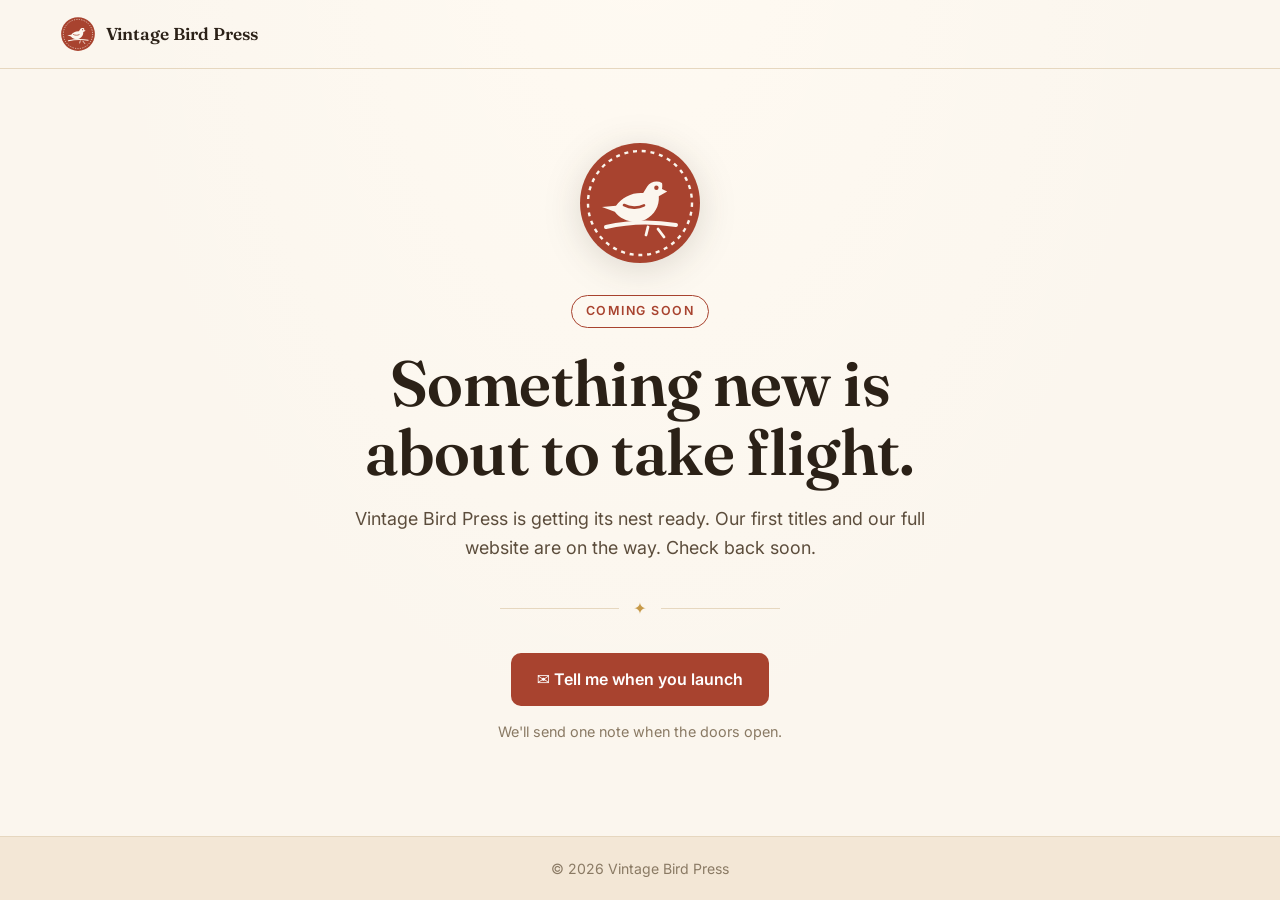
==== index.html @ 4ce75112 "Coming soon page" ====
<!DOCTYPE html>
<html lang="en">
<head>
<meta charset="UTF-8" />
<meta name="viewport" content="width=device-width, initial-scale=1.0" />
<title>Vintage Bird Press — Coming Soon</title>
<meta name="description" content="Vintage Bird Press is a new book publisher. Our website is coming soon." />
<meta property="og:type" content="website" />
<meta property="og:site_name" content="Vintage Bird Press" />
<meta property="og:title" content="Vintage Bird Press — Coming Soon" />
<meta property="og:description" content="Vintage Bird Press is a new book publisher. Our website is coming soon." />
<link rel="icon" type="image/svg+xml" href="assets/images/mark.svg" />
<link rel="preconnect" href="https://fonts.googleapis.com">
<link rel="preconnect" href="https://fonts.gstatic.com" crossorigin>
<link href="https://fonts.googleapis.com/css2?family=Fraunces:wght@500;600;700&family=Inter:wght@400;500;600;700&display=swap" rel="stylesheet">
<link rel="stylesheet" href="assets/css/style.css" />
</head>
<body>
<a class="skip-link" href="#main">Skip to content</a>

<header class="site-header">
  <div class="brand">
    <img src="assets/images/mark.svg" alt="" />
    Vintage Bird Press
  </div>
</header>

<main id="main">
  <section class="coming">
    <img class="stamp" src="assets/images/mark.svg" alt="Vintage Bird Press logo: a songbird on a branch" />
    <span class="badge">Coming Soon</span>
    <h1>Something new is about to take flight.</h1>
    <p class="lead">
      Vintage Bird Press is getting its nest ready. Our first titles and our full
      website are on the way. Check back soon.
    </p>
    <div class="rule" aria-hidden="true">✦</div>
    <!-- CONTACT EMAIL: change the address after "mailto:" below -->
    <a class="btn" href="mailto:support@baldwinterneypress.com?subject=Vintage%20Bird%20Press%20%E2%80%94%20Let%20me%20know%20when%20you%20launch">✉️ Tell me when you launch</a>
    <p class="note">We'll send one note when the doors open.</p>
  </section>
</main>

<footer class="site-footer">
  <p>© <span id="year">2026</span> Vintage Bird Press</p>
</footer>

<script>document.getElementById('year').textContent = new Date().getFullYear();</script>
</body>
</html>
---- assets/css/style.css ----
/* ============================================================
   Vintage Bird Press — coming-soon styles
   Palette and fonts carried over from Baldwin Terney Press:
   warm paper, literary ink, terracotta accent. Edit the
   variables below to re-theme the whole page.
   ============================================================ */
:root {
  --bg: #fbf6ee;
  --bg-alt: #f3e7d6;
  --border: #e6d7bf;
  --text: #2b2117;
  --text-muted: #5c4d3c;
  --text-faint: #8a7a64;
  --accent: #a8432f;
  --accent-strong: #8a3423;
  --gold: #c79a49;
  --font-heading: 'Fraunces', Georgia, 'Times New Roman', serif;
  --font-body: 'Inter', 'Segoe UI', system-ui, sans-serif;
  --radius: 14px;
}
* { box-sizing: border-box; }
html, body { height: 100%; }
body {
  margin: 0;
  min-height: 100vh;
  display: flex;
  flex-direction: column;
  background:
    radial-gradient(ellipse at 50% -10%, #fffaf2 0%, transparent 60%),
    var(--bg);
  color: var(--text);
  font-family: var(--font-body);
  line-height: 1.65;
  -webkit-font-smoothing: antialiased;
}
a { color: var(--accent); text-decoration: none; }
a:hover { color: var(--accent-strong); }

.skip-link { position: absolute; left: -999px; top: 0; background: var(--accent); color: #fff; padding: 10px 16px; font-weight: 600; }
.skip-link:focus { left: 0; }

.site-header {
  border-bottom: 1px solid var(--border);
  padding: 16px 24px;
}
.brand {
  max-width: 1160px; margin: 0 auto;
  display: flex; align-items: center; gap: 10px;
  font-family: var(--font-heading); font-weight: 600; font-size: 1.08rem; color: var(--text);
}
.brand img { width: 36px; height: 36px; }

main {
  flex: 1;
  display: grid;
  place-items: center;
  padding: 56px 20px 64px;
}
.coming {
  max-width: 640px;
  text-align: center;
}
.stamp {
  display: block;
  width: 128px; height: 128px;
  margin: 0 auto 28px;
  filter: drop-shadow(0 6px 18px rgba(43, 33, 23, 0.15));
}
.badge {
  margin-top: 0;
  display: inline-block;
  font-size: 0.78rem; font-weight: 600; letter-spacing: 0.12em; text-transform: uppercase;
  color: var(--accent);
  border: 1px solid var(--accent);
  border-radius: 999px;
  padding: 5px 14px;
  margin-bottom: 20px;
}
h1 {
  font-family: var(--font-heading);
  font-weight: 600;
  font-size: clamp(2.4rem, 7vw, 4rem);
  line-height: 1.08;
  letter-spacing: -0.01em;
  margin: 0 0 18px;
}
.lead { font-size: 1.12rem; color: var(--text-muted); margin: 0 auto 32px; max-width: 52ch; }
.rule {
  display: flex; align-items: center; gap: 14px; justify-content: center;
  color: var(--gold); margin: 0 auto 32px; max-width: 280px;
}
.rule::before, .rule::after { content: ""; flex: 1; height: 1px; background: var(--border); }

.btn {
  display: inline-block;
  background: var(--accent); color: #fff;
  font-weight: 600; font-size: 1rem;
  padding: 13px 26px; border-radius: 10px;
  transition: background .15s ease, transform .15s ease;
}
.btn:hover { background: var(--accent-strong); color: #fff; transform: translateY(-1px); }
.btn:focus-visible { outline: 3px solid var(--gold); outline-offset: 3px; }
.note { font-size: 0.9rem; color: var(--text-faint); margin-top: 14px; }

.site-footer {
  border-top: 1px solid var(--border);
  background: var(--bg-alt);
  padding: 20px 24px;
  text-align: center;
  font-size: 0.88rem;
  color: var(--text-faint);
}
.site-footer p { margin: 0; }

@media (prefers-reduced-motion: reduce) { .btn { transition: none; } }
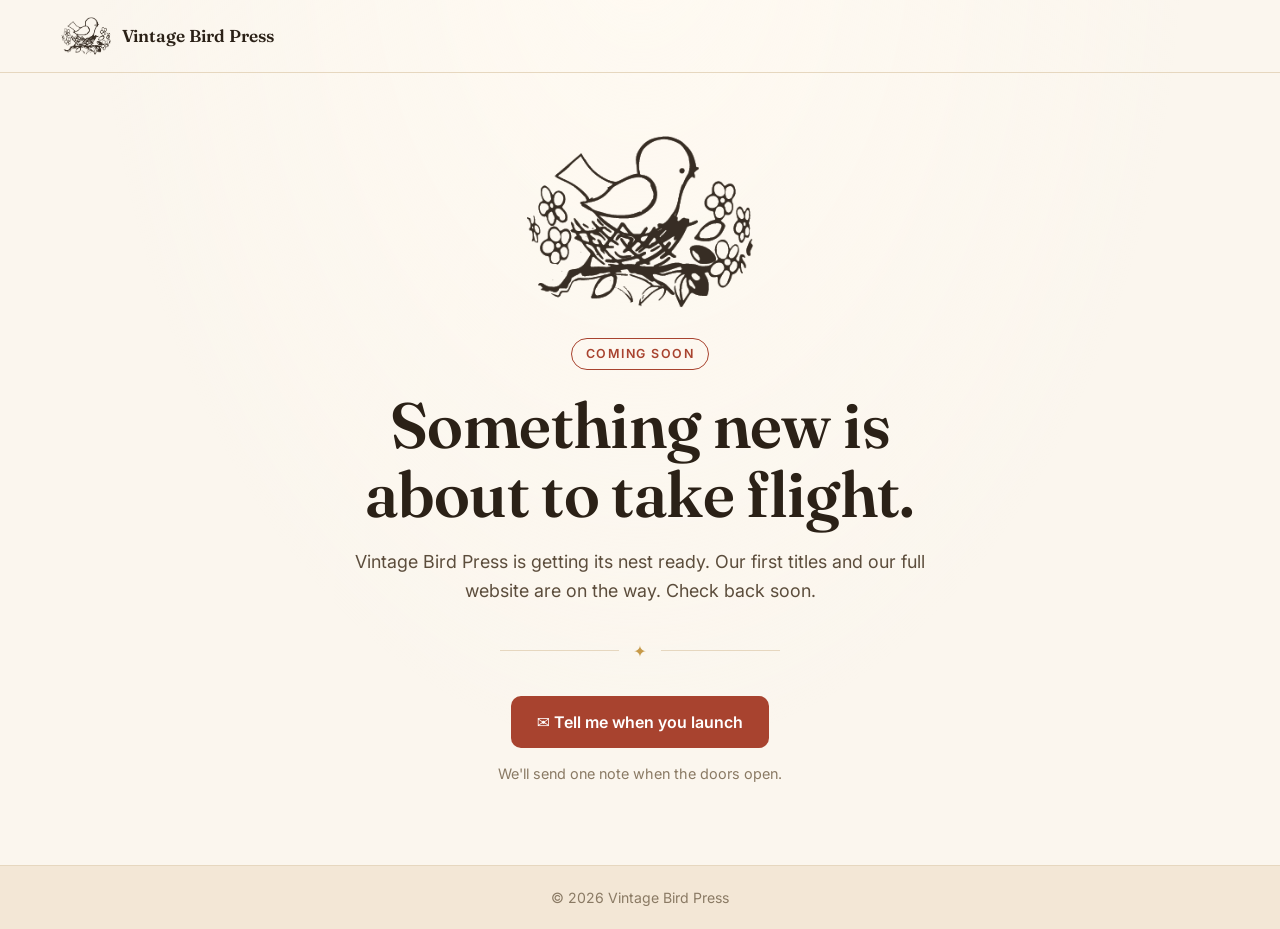
==== commit 9a42cef0: "New bird-in-nest logo" ====
--- a/index.html
+++ b/index.html
@@ -9,7 +9,8 @@
 <meta property="og:site_name" content="Vintage Bird Press" />
 <meta property="og:title" content="Vintage Bird Press — Coming Soon" />
 <meta property="og:description" content="Vintage Bird Press is a new book publisher. Our website is coming soon." />
-<link rel="icon" type="image/svg+xml" href="assets/images/mark.svg" />
+<link rel="icon" type="image/png" href="assets/images/favicon.png" />
+<link rel="apple-touch-icon" href="assets/images/apple-touch-icon.png" />
 <link rel="preconnect" href="https://fonts.googleapis.com">
 <link rel="preconnect" href="https://fonts.gstatic.com" crossorigin>
 <link href="https://fonts.googleapis.com/css2?family=Fraunces:wght@500;600;700&family=Inter:wght@400;500;600;700&display=swap" rel="stylesheet">
@@ -20,14 +21,14 @@
 
 <header class="site-header">
   <div class="brand">
-    <img src="assets/images/mark.svg" alt="" />
+    <img src="assets/images/logo.png" alt="" />
     Vintage Bird Press
   </div>
 </header>
 
 <main id="main">
   <section class="coming">
-    <img class="stamp" src="assets/images/mark.svg" alt="Vintage Bird Press logo: a songbird on a branch" />
+    <img class="stamp" src="assets/images/logo.png" alt="Vintage Bird Press logo: a little bird sitting in its nest among flowers" width="278" height="214" />
     <span class="badge">Coming Soon</span>
     <h1>Something new is about to take flight.</h1>
     <p class="lead">
--- a/assets/css/style.css
+++ b/assets/css/style.css
@@ -48,7 +48,7 @@
   display: flex; align-items: center; gap: 10px;
   font-family: var(--font-heading); font-weight: 600; font-size: 1.08rem; color: var(--text);
 }
-.brand img { width: 36px; height: 36px; }
+.brand img { height: 40px; width: auto; }
 
 main {
   flex: 1;
@@ -62,9 +62,8 @@
 }
 .stamp {
   display: block;
-  width: 128px; height: 128px;
-  margin: 0 auto 28px;
-  filter: drop-shadow(0 6px 18px rgba(43, 33, 23, 0.15));
+  width: 240px; max-width: 70%; height: auto;
+  margin: 0 auto 24px;
 }
 .badge {
   margin-top: 0;
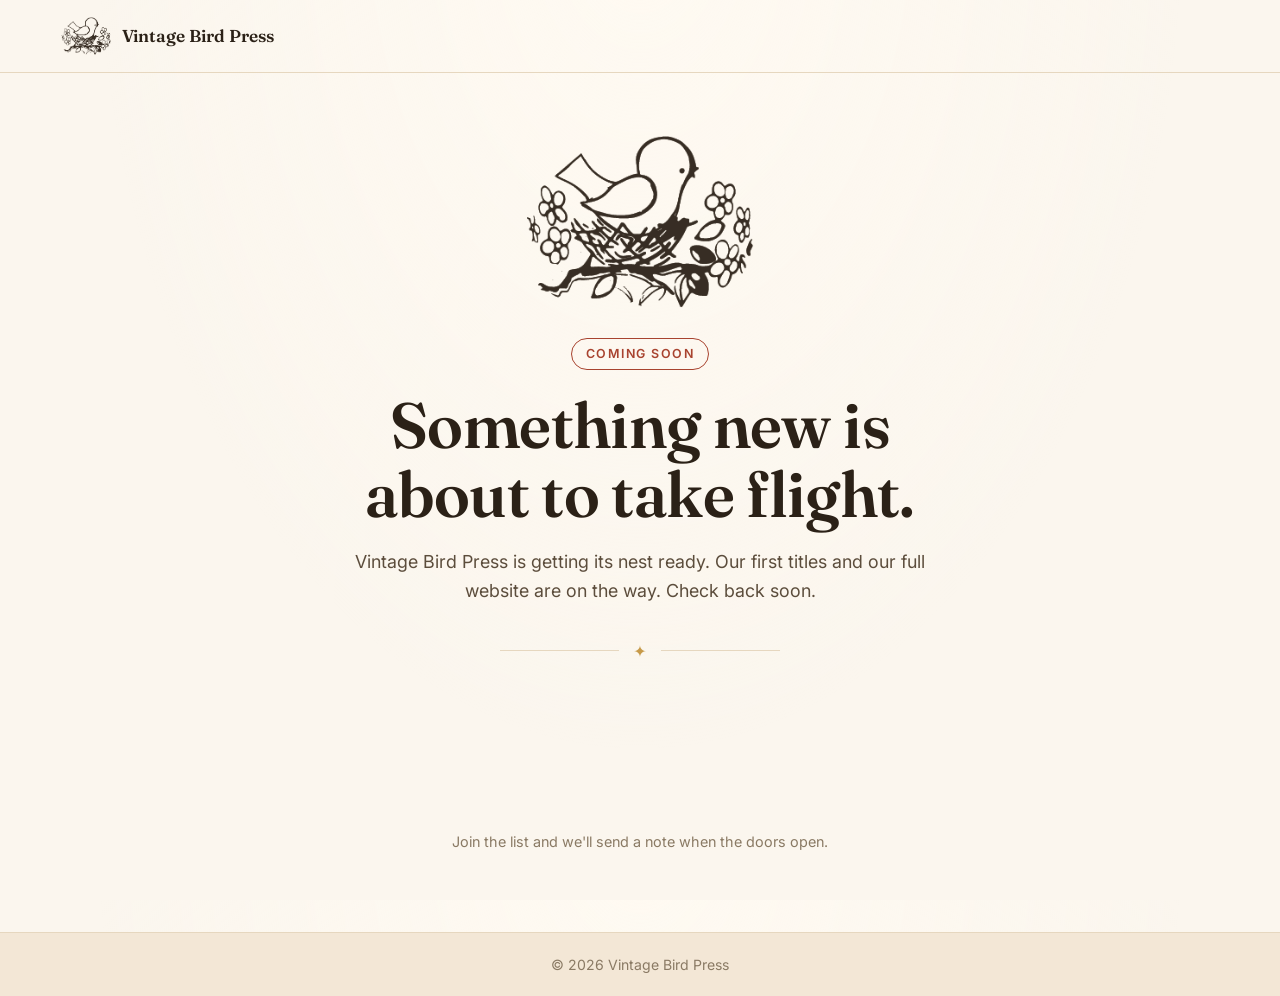
==== commit 16934f79: "Replace mailto launch button with MailerLite signup form Co-Authored-By: Claude Opus 5.5 <noreply@an" ====
--- a/index.html
+++ b/index.html
@@ -36,9 +36,12 @@
       website are on the way. Check back soon.
     </p>
     <div class="rule" aria-hidden="true">✦</div>
-    <!-- CONTACT EMAIL: change the address after "mailto:" below -->
-    <a class="btn" href="mailto:support@baldwinterneypress.com?subject=Vintage%20Bird%20Press%20%E2%80%94%20Let%20me%20know%20when%20you%20launch">✉️ Tell me when you launch</a>
-    <p class="note">We'll send one note when the doors open.</p>
+    <!-- MAILERLITE SIGNUP: form "Vintage Bird Press Signup" → group
+         "Vintage Bird Press Subscribers". To swap forms, change data-form below. -->
+    <div class="signup-form-wrap">
+      <div class="ml-embedded" data-form="QzDSPi"></div>
+    </div>
+    <p class="note">Join the list and we'll send a note when the doors open.</p>
   </section>
 </main>
 
@@ -46,6 +49,14 @@
   <p>© <span id="year">2026</span> Vintage Bird Press</p>
 </footer>
 
+<!-- MailerLite Universal (account 2635532 — same account as BTP and Cyber Elementary) -->
+<script>
+  (function(w,d,e,u,f,l,n){w[f]=w[f]||function(){(w[f].q=w[f].q||[])
+  .push(arguments);},l=d.createElement(e),l.async=1,l.src=u,
+  n=d.getElementsByTagName(e)[0],n.parentNode.insertBefore(l,n);})
+  (window,document,'script','https://assets.mailerlite.com/js/universal.js','ml');
+  ml('account', '2635532');
+</script>
 <script>document.getElementById('year').textContent = new Date().getFullYear();</script>
 </body>
 </html>
--- a/assets/css/style.css
+++ b/assets/css/style.css
@@ -112,3 +112,6 @@
 .site-footer p { margin: 0; }
 
 @media (prefers-reduced-motion: reduce) { .btn { transition: none; } }
+
+/* MailerLite embedded signup form (rendered by universal.js into .ml-embedded) */
+.signup-form-wrap { width: 100%; max-width: 460px; margin: 0 auto; min-height: 120px; }
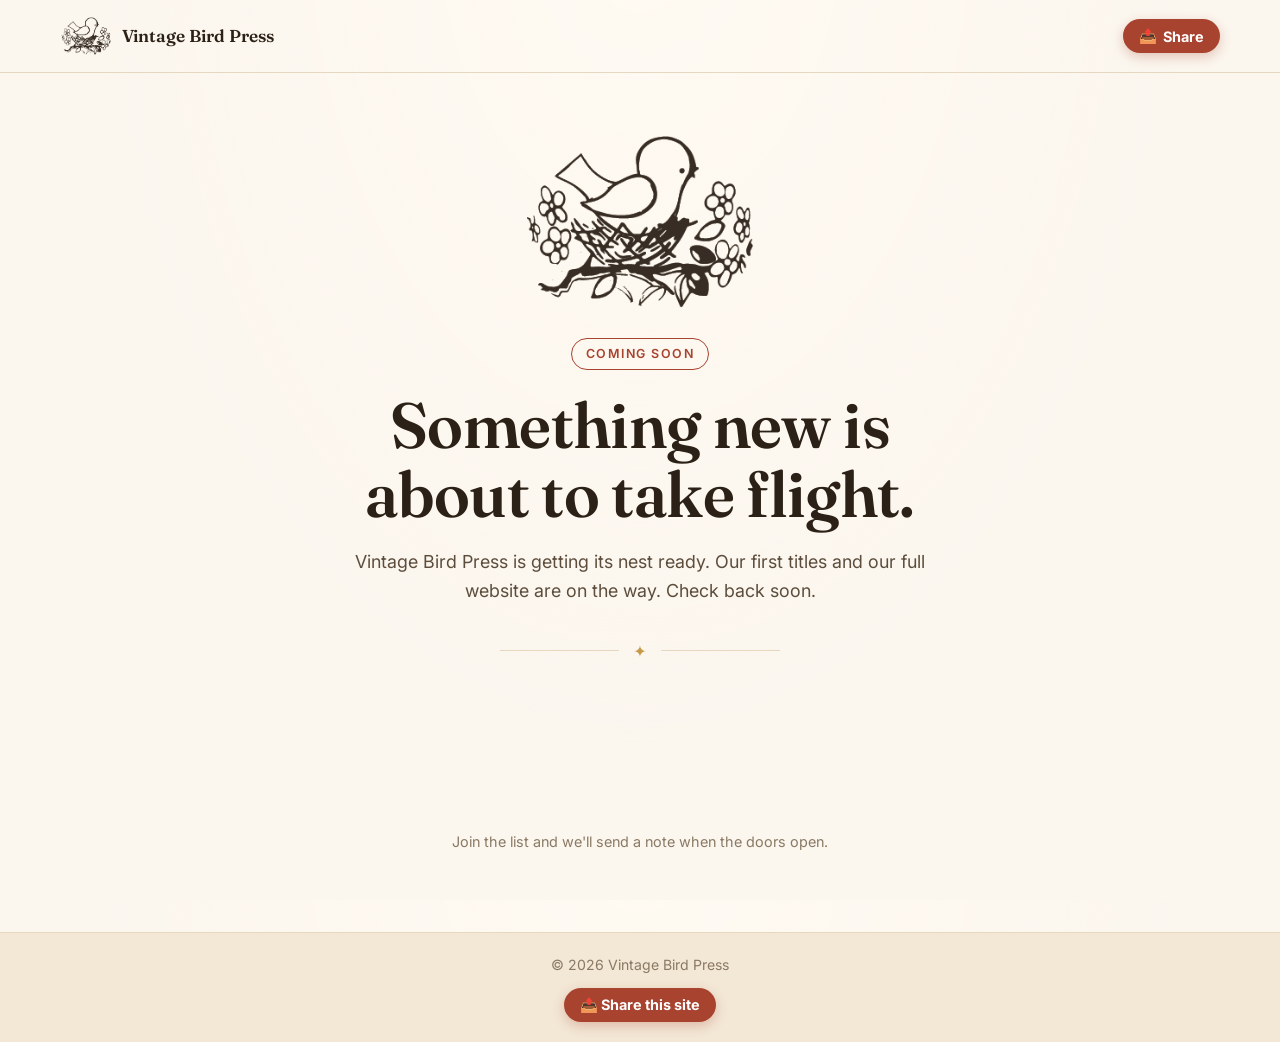
==== commit b0fa6d75: "Add share button" ====
--- a/index.html
+++ b/index.html
@@ -9,6 +9,12 @@
 <meta property="og:site_name" content="Vintage Bird Press" />
 <meta property="og:title" content="Vintage Bird Press — Coming Soon" />
 <meta property="og:description" content="Vintage Bird Press is a new book publisher. Our website is coming soon." />
+<meta property="og:url" content="https://www.vintagebirdpress.com/" />
+<meta property="og:image" content="https://www.vintagebirdpress.com/assets/images/logo.png" />
+<meta name="twitter:card" content="summary" />
+<meta name="twitter:title" content="Vintage Bird Press — Coming Soon" />
+<meta name="twitter:description" content="Vintage Bird Press is a new book publisher. Our website is coming soon." />
+<meta name="twitter:image" content="https://www.vintagebirdpress.com/assets/images/logo.png" />
 <link rel="icon" type="image/png" href="assets/images/favicon.png" />
 <link rel="apple-touch-icon" href="assets/images/apple-touch-icon.png" />
 <link rel="preconnect" href="https://fonts.googleapis.com">
@@ -20,9 +26,13 @@
 <a class="skip-link" href="#main">Skip to content</a>
 
 <header class="site-header">
-  <div class="brand">
-    <img src="assets/images/logo.png" alt="" />
-    Vintage Bird Press
+  <div class="header-inner">
+    <div class="brand">
+      <img src="assets/images/logo.png" alt="" />
+      Vintage Bird Press
+    </div>
+    <!-- SHARE BUTTON: opens the share popup. Wording/address live in assets/js/share.js -->
+    <button type="button" class="share-btn" data-share-open aria-haspopup="dialog" aria-label="Share this site">📤<span class="share-label"> Share</span></button>
   </div>
 </header>
 
@@ -47,6 +57,7 @@
 
 <footer class="site-footer">
   <p>© <span id="year">2026</span> Vintage Bird Press</p>
+  <button type="button" class="share-btn footer-share" data-share-open aria-haspopup="dialog">📤 Share this site</button>
 </footer>
 
 <!-- MailerLite Universal (account 2635532 — same account as BTP and Cyber Elementary) -->
@@ -57,6 +68,7 @@
   (window,document,'script','https://assets.mailerlite.com/js/universal.js','ml');
   ml('account', '2635532');
 </script>
+<script src="assets/js/share.js"></script>
 <script>document.getElementById('year').textContent = new Date().getFullYear();</script>
 </body>
 </html>
--- a/assets/css/style.css
+++ b/assets/css/style.css
@@ -115,3 +115,85 @@
 
 /* MailerLite embedded signup form (rendered by universal.js into .ml-embedded) */
 .signup-form-wrap { width: 100%; max-width: 460px; margin: 0 auto; min-height: 120px; }
+
+/* ---------- Share button + popup (same as Baldwin Terney Press) ----------
+   "Share" button at the right of the header, "Share this site" in the
+   footer. Behavior and wording live in assets/js/share.js. */
+.header-inner {
+  max-width: 1160px; margin: 0 auto;
+  display: flex; align-items: center; justify-content: space-between; gap: 16px;
+}
+.header-inner .brand { margin: 0; min-width: 0; }
+.share-btn {
+  display: inline-flex; align-items: center; gap: 6px;
+  background: var(--accent); color: #fff;
+  border: 0; border-radius: 999px;
+  padding: 8px 16px;
+  font: 700 0.9rem var(--font-body);
+  white-space: nowrap; flex-shrink: 0;
+  cursor: pointer;
+  box-shadow: 0 4px 12px rgba(168, 67, 47, 0.28);
+  transition: background 0.15s, transform 0.15s;
+}
+.share-btn:hover { background: var(--accent-strong); transform: translateY(-1px); }
+.share-btn:focus-visible { outline: 3px solid var(--text); outline-offset: 2px; }
+.footer-share { margin-top: 12px; }
+
+body.share-open { overflow: hidden; }
+.share-modal { position: fixed; inset: 0; z-index: 10000; display: flex; align-items: center; justify-content: center; padding: 16px; }
+.share-modal[hidden] { display: none; }
+.share-backdrop { position: absolute; inset: 0; background: rgba(43, 33, 23, 0.55); }
+.share-dialog {
+  position: relative;
+  background: #fff; color: var(--text);
+  border-radius: var(--radius);
+  box-shadow: 0 18px 50px rgba(43, 33, 23, 0.25);
+  width: 100%; max-width: 440px;
+  max-height: calc(100vh - 32px); overflow-y: auto;
+  padding: 26px 22px 20px;
+  text-align: left;
+}
+.share-dialog h3 { font-family: var(--font-heading); margin: 0 0 4px; font-size: 1.4rem; padding-right: 36px; }
+.share-sub { margin: 0 0 14px; color: var(--text-muted); font-size: 0.95rem; }
+.share-close {
+  position: absolute; top: 10px; right: 10px;
+  width: 36px; height: 36px; border-radius: 50%;
+  border: 0; background: var(--bg); color: var(--text); font-size: 1rem; cursor: pointer;
+}
+.share-close:hover { background: var(--bg-alt); }
+.share-grid { display: grid; grid-template-columns: repeat(2, 1fr); gap: 10px; }
+.share-opt {
+  display: flex; align-items: center; gap: 10px;
+  padding: 12px 14px;
+  border: 0; border-radius: 10px;
+  font: 700 0.95rem var(--font-body);
+  color: #fff; cursor: pointer; text-align: left;
+  transition: transform 0.12s, filter 0.12s;
+}
+.share-opt:hover { transform: translateY(-1px); filter: brightness(1.08); }
+.share-opt:focus-visible { outline: 3px solid var(--text); outline-offset: 2px; }
+.share-ico { font-size: 1.15rem; line-height: 1; }
+.share-facebook  { background: #1877F2; }
+.share-opt.share-x { background: #000; }
+.share-linkedin  { background: #0A66C2; }
+.share-instagram { background: linear-gradient(45deg, #F58529, #DD2A7B 50%, #8134AF); }
+.share-tiktok    { background: #111; box-shadow: inset 3px 0 0 #25F4EE, inset -3px 0 0 #FE2C55; }
+.share-whatsapp  { background: #1DA851; }
+.share-email     { background: var(--accent-strong); }
+.share-copy      { background: var(--bg); color: var(--text); border: 2px solid var(--border); }
+.share-url-row { margin-top: 14px; }
+.share-url {
+  width: 100%;
+  padding: 9px 12px; border: 1px solid var(--border); border-radius: 10px;
+  font: 0.85rem var(--font-body); color: var(--text-muted); background: var(--bg);
+}
+.share-msg { min-height: 1.3em; margin: 10px 0 0; font-weight: 700; color: var(--accent-strong); font-size: 0.92rem; }
+
+/* Phones: icon-only Share in the header */
+@media (max-width: 480px) {
+  .site-header { padding: 12px 16px; }
+  .header-inner .share-btn { padding: 8px 11px; }
+  .header-inner .share-label { display: none; }
+}
+@media (max-width: 380px) { .share-grid { grid-template-columns: 1fr; } }
+@media (prefers-reduced-motion: reduce) { .share-btn, .share-opt { transition: none; } }
